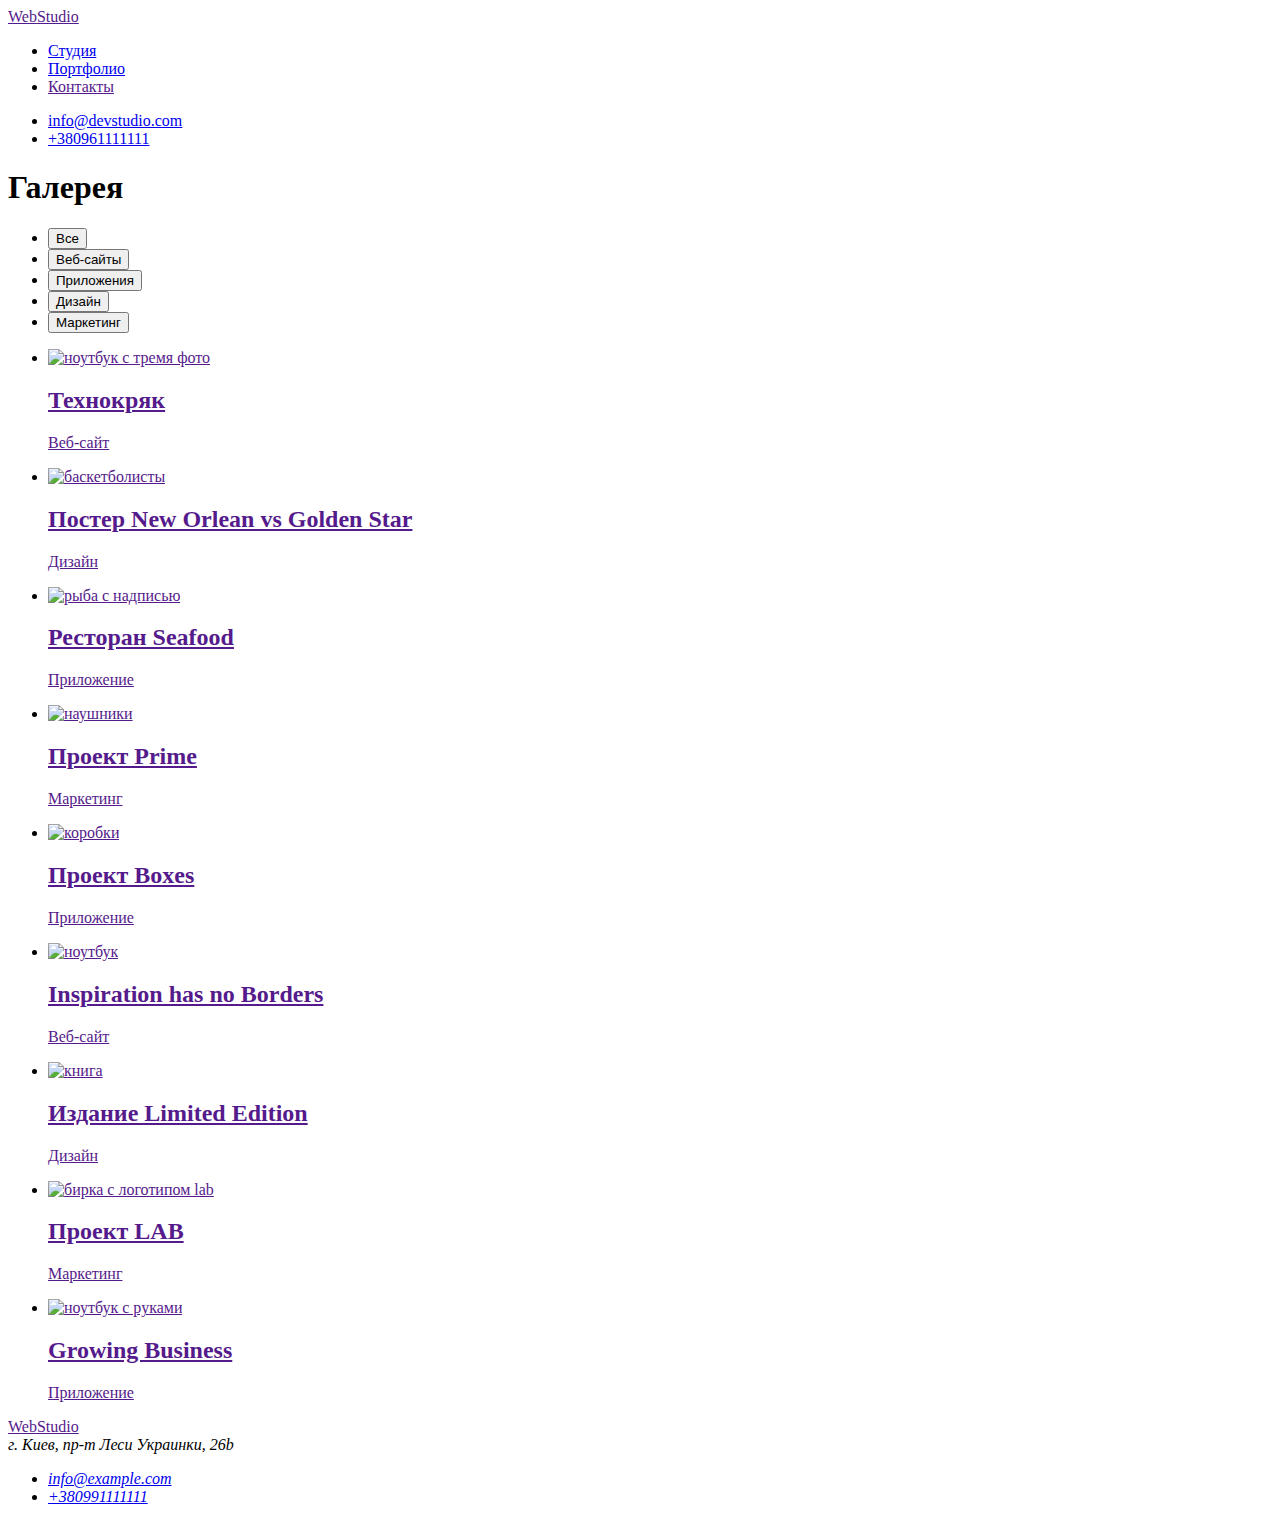
==== portfolio.html @ 046a62b3 "Add files via upload" ====
<!DOCTYPE html>
<html lang="en">
<head>   
<title>HM2</title>
<link rel="stylesheet" href="./CSS/styles.css">
<link rel="preconnect" href="https://fonts.googleapis.com">
<link rel="preconnect" href="https://fonts.gstatic.com" crossorigin>
<link href="https://fonts.googleapis.com/css2?family=Raleway:wght@700&family=Roboto:wght@400;500;700;900&display=swap"
    rel="stylesheet">
</head>
<body>
    
<header class="header">
    <a class="logo" href=""><span class="logo-web">Web</span>Studio</a>
    <nav class="navigation">
        <ul class="navigation-list list">
            <li class="navigation-item"><a class=" header-link" href="./index.html">Студия</a></li>
            <li class="navigation-item"><a class="current header-link" href="./portfolio.html">Портфолио</a></li>
            <li class="navigation-item"><a class="header-link" href="">Контакты</a></li>
        </ul>
    </nav>
    <ul class="adress-list list">
        <li class="adress-mail"><a class="adress-link" href="mailto:info@devstudio.com">info@devstudio.com</a></li>
        <li class="adress-tel"><a class="adress-link" href="tel:+380961111111">+380961111111</a></li>
    </ul>
</header>
<main>
    
<section class="portfolio">
    <h1 class="visually-hidden">Галерея</h1>
    <ul class="navigation-btn-list list">
        <li class="navigation-btn-item"><button type="button" class="button">Все</button></li>
        <li class="navigation-btn-item"><button type="button"class="button" >Веб-сайты</button></li>
        <li class="navigation-btn-item"><button type="button"class="button" >Приложения</button></li>
        <li class="navigation-btn-item"><button type="button"class="button" >Дизайн</button></li>
        <li class="navigation-btn-item"><button type="button"class="button" >Маркетинг</button></li>
    </ul>
    
    <ul class="portfolio-list list">
            <li class="portfolio-item"> <a class="portfolio-link" href="">
            <img src="./images/tehnokrjac.jpg" alt="ноутбук с тремя фото" width="370">
        <h2 class="portfolio-title">Технокряк</h2>
        <p class="portfolio-text">Веб-сайт</p>
        </a>
            </li>
            <li class="portfolio-item"> <a class="portfolio-link" href="">
            <img src="./images/poster.jpg" alt="баскетболисты" width="370">
        <h2 class="portfolio-title">Постер New Orlean vs Golden Star</h2>
        <p class="portfolio-text">Дизайн</p>
        </a>
            </li>
             <li class="portfolio-item"> <a class="portfolio-link" href="">
            <img src="./images/restorant.jpg" alt="рыба с надписью" width="370">
        <h2 class="portfolio-title">Ресторан Seafood</h2>
        <p class="portfolio-text">Приложение</p>
        </a>
            </li>
            <li class="portfolio-item"> <a class="portfolio-link" href="">
            <img src="./images/prime.jpg" alt="наушники" width="370">
        <h2 class="portfolio-title">Проект Prime</h2>
        <p class="portfolio-text">Маркетинг</p>
        </a>
            </li>
            <li class="portfolio-item"> <a class="portfolio-link" href="">
            <img src="./images/boxes.jpg" alt="коробки" width="370">
        <h2 class="portfolio-title">Проект Boxes</h2>
        <p class="portfolio-text">Приложение</p>
        </a>
            </li>
            <li class="portfolio-item"> <a class="portfolio-link" href="">
            <img src="./images/inspiration.jpg" alt="ноутбук" width="370">
        <h2 class="portfolio-title">Inspiration has no Borders</h2>
        <p class="portfolio-text">Веб-сайт</p>
        </a>
            </li>
            <li class="portfolio-item"> <a class="portfolio-link" href="">
            <img src="./images/limitededition.jpg" alt="книга" width="370">
        <h2 class="portfolio-title">Издание Limited Edition</h2>
        <p class="portfolio-text">Дизайн</p>
        </a>
            </li>
            <li class="portfolio-item"> <a class="portfolio-link" href="">
            <img src="./images/lab.jpg" alt="бирка с логотипом lab" width="370">
        <h2 class="portfolio-title">Проект LAB</h2>
        <p class="portfolio-text">Маркетинг</p>
        </a>
            </li>
            <li class="portfolio-item"> <a class="portfolio-link" href="">
            <img src="./images/business.jpg" alt="ноутбук с руками" width="370">
        <h2 class="portfolio-title">Growing Business</h2>
        <p class="portfolio-text">Приложение</p>
        </a>
            </li>
    </ul>
</section>
</main>


<footer class="footer">
    <a class="footer-link-studio" href=""><span class="footer-link-web" >Web</span>Studio</a>
    <address class="footer-adress">г. Киев, пр-т Леси Украинки, 26b</address>
    <address class="footer-adress">
        <ul class="footer-list list">
            <li class="footer-item"><a class="footer-link-mail" href="mailto:info@example.com">info@example.com</a></li>
            <li class="footer-item"><a class="footer-link-tel" href="tel:+380991111111">+380991111111</a></li>
        </ul>
    </address>
</footer>
</body>
</html>
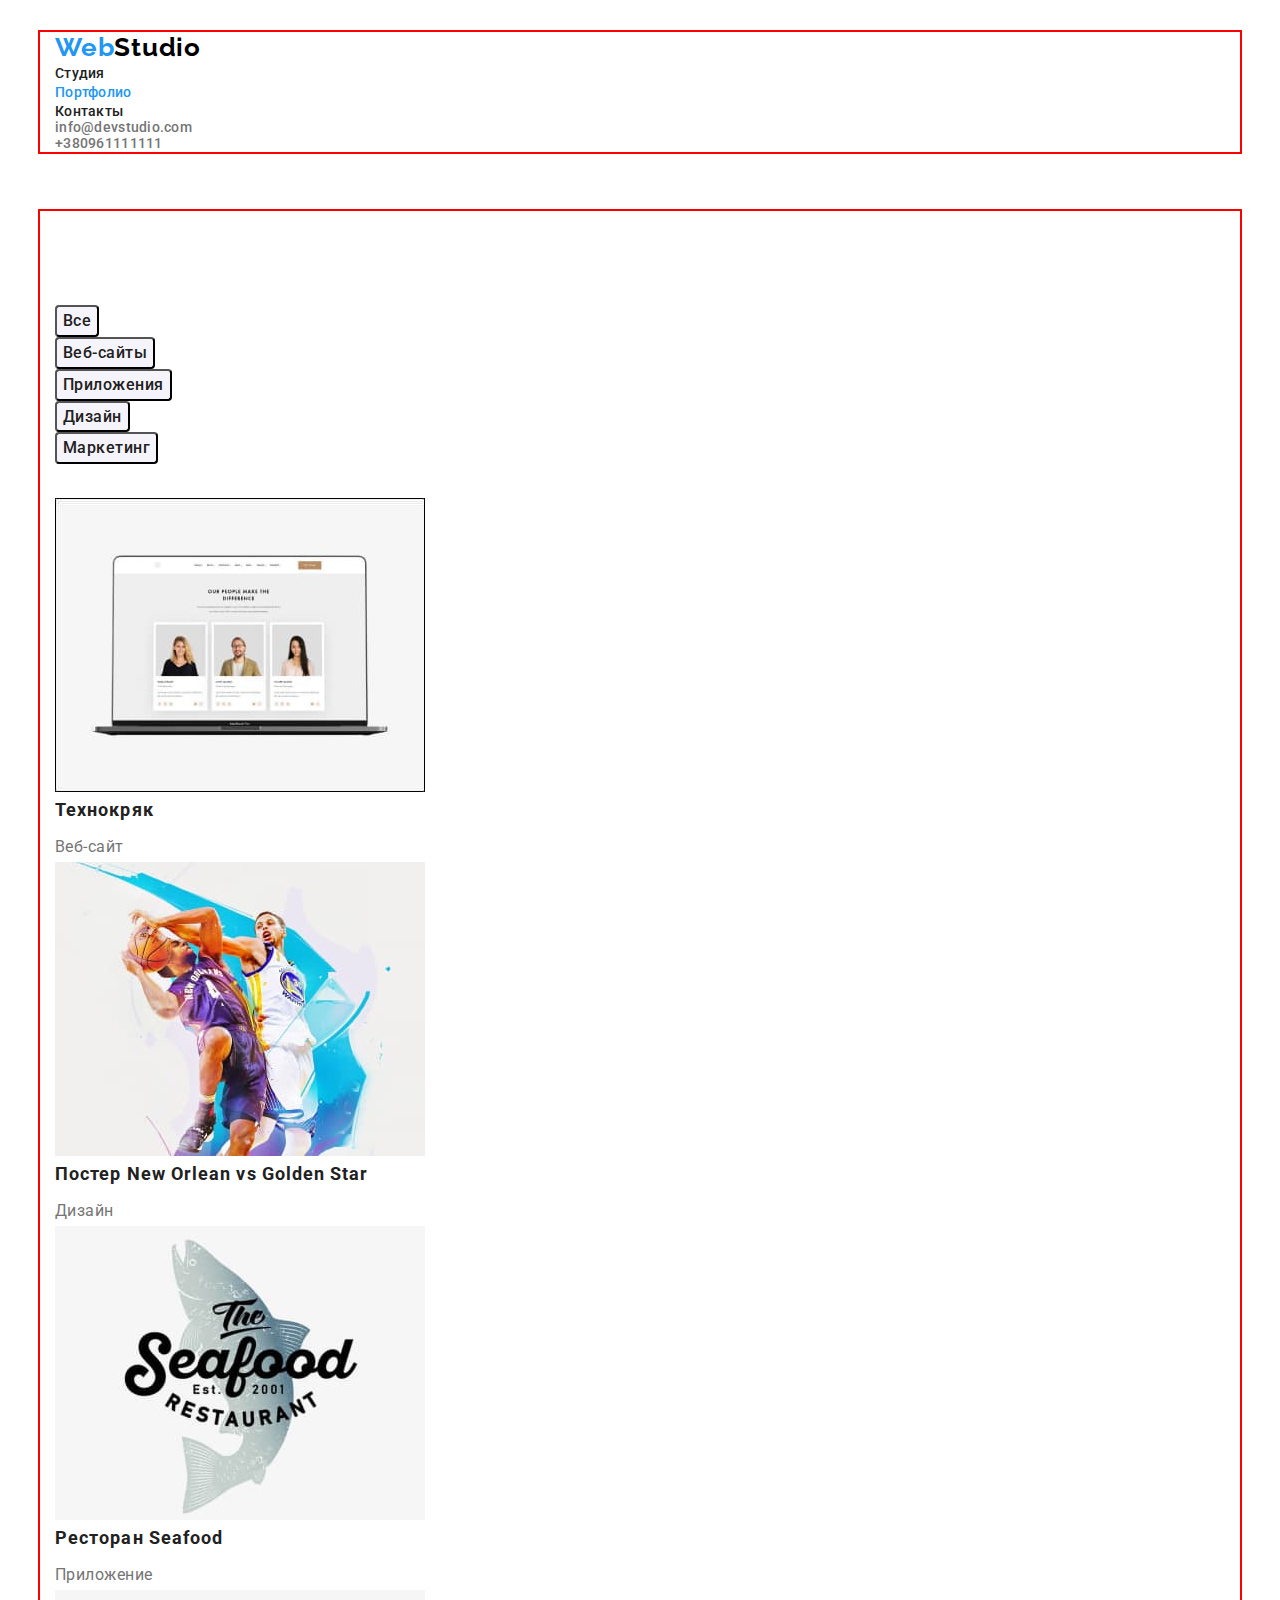
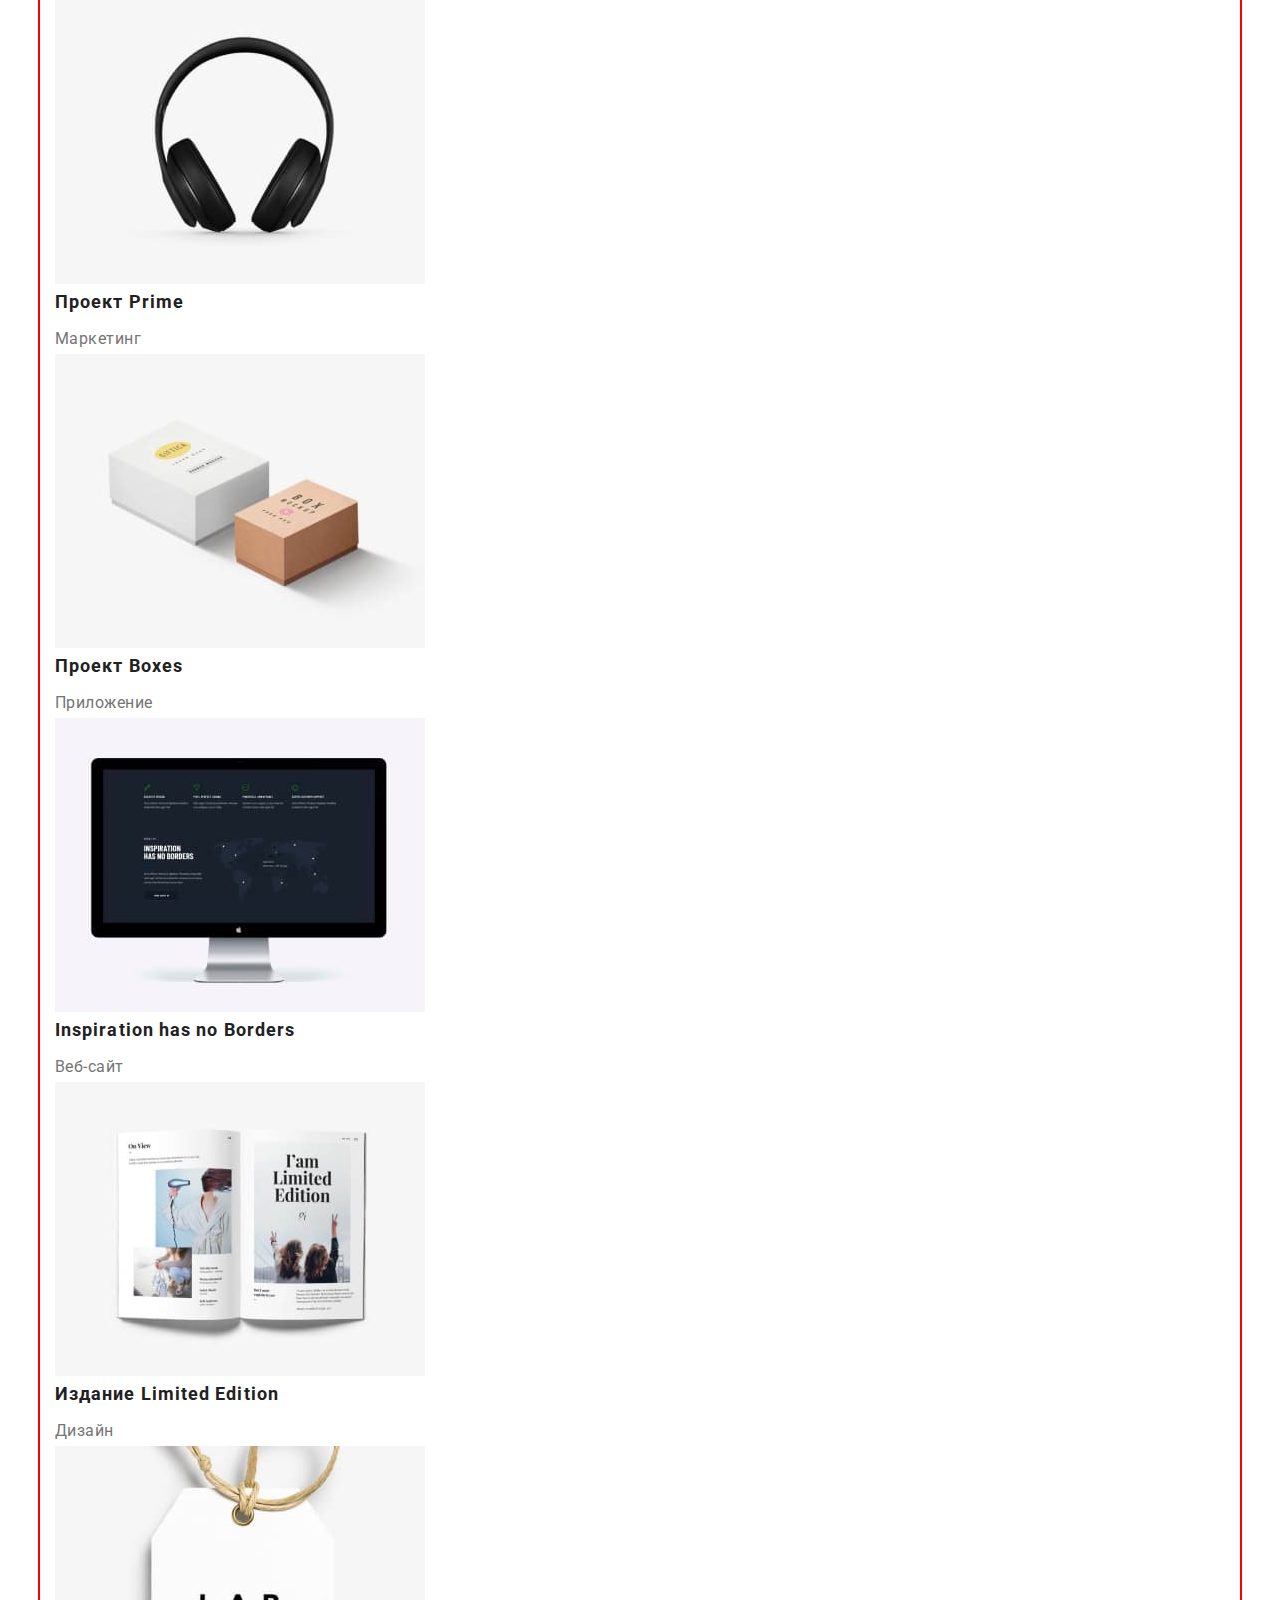
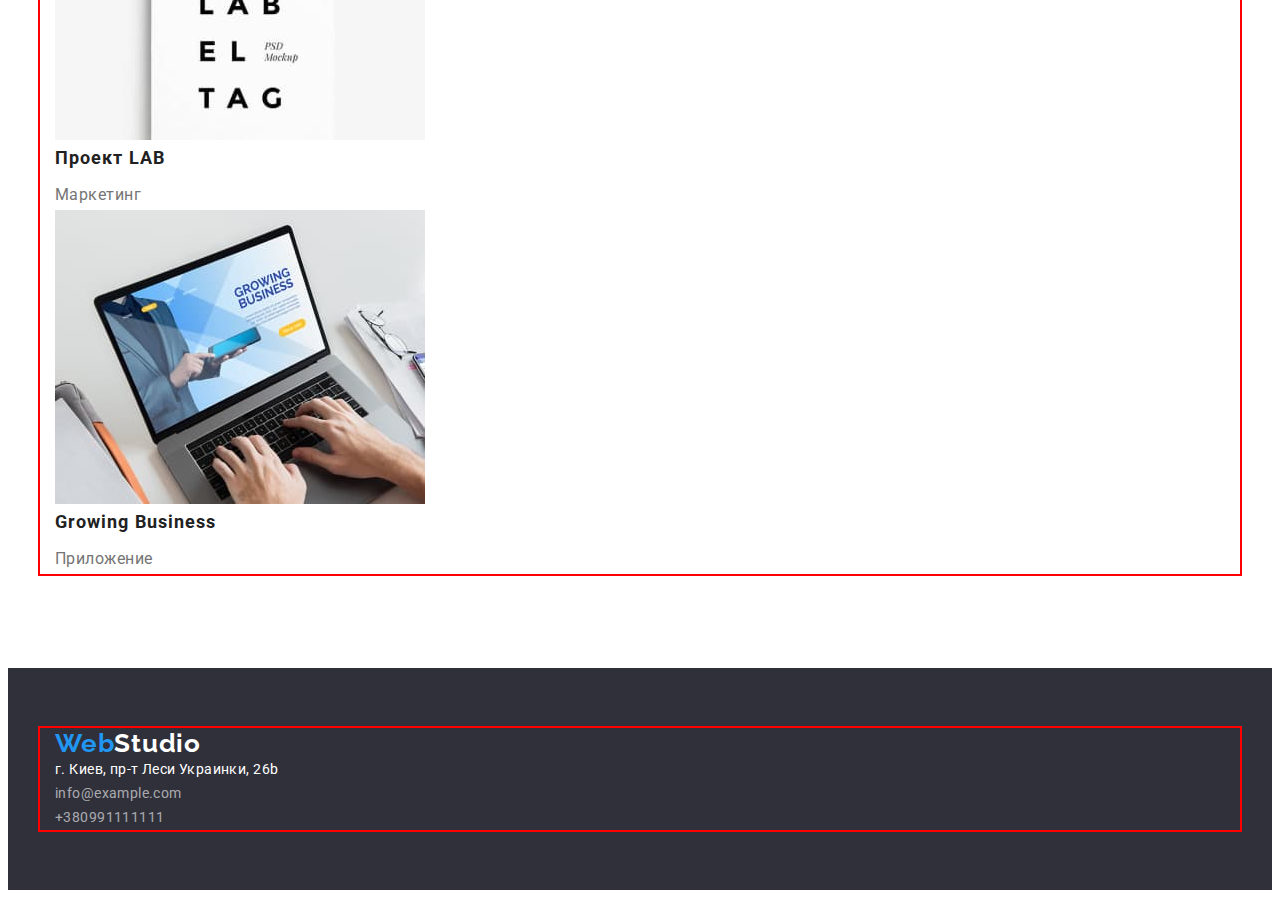
==== commit b920b647: "ДЗ№3 проставил на двух страницах верт. Падинги и внутр марджины" ====
--- a/portfolio.html
+++ b/portfolio.html
@@ -2,15 +2,21 @@
 <html lang="en">
 <head>   
 <title>HM2</title>
-<link rel="stylesheet" href="./CSS/styles.css">
+
 <link rel="preconnect" href="https://fonts.googleapis.com">
 <link rel="preconnect" href="https://fonts.gstatic.com" crossorigin>
 <link href="https://fonts.googleapis.com/css2?family=Raleway:wght@700&family=Roboto:wght@400;500;700;900&display=swap"
     rel="stylesheet">
+    <link rel="stylesheet" href="https://cdnjs.cloudflare.com/ajax/libs/modern-normalize/1.1.0/modern-normalize.min.css"
+        integrity="sha512-wpPYUAdjBVSE4KJnH1VR1HeZfpl1ub8YT/NKx4PuQ5NmX2tKuGu6U/JRp5y+Y8XG2tV+wKQpNHVUX03MfMFn9Q=="
+        crossorigin="anonymous" referrerpolicy="no-referrer" />
+    <link rel="stylesheet" href="./CSS/reset.css">
+    <link rel="stylesheet" href="./CSS/styles.css">
 </head>
 <body>
     
 <header class="header">
+    <div class="container">
     <a class="logo" href=""><span class="logo-web">Web</span>Studio</a>
     <nav class="navigation">
         <ul class="navigation-list list">
@@ -23,10 +29,12 @@
         <li class="adress-mail"><a class="adress-link" href="mailto:info@devstudio.com">info@devstudio.com</a></li>
         <li class="adress-tel"><a class="adress-link" href="tel:+380961111111">+380961111111</a></li>
     </ul>
+    </div>
 </header>
 <main>
     
 <section class="portfolio">
+    <div class="container">
     <h1 class="visually-hidden">Галерея</h1>
     <ul class="navigation-btn-list list">
         <li class="navigation-btn-item"><button type="button" class="button">Все</button></li>
@@ -92,12 +100,14 @@
         </a>
             </li>
     </ul>
+    </div>
 </section>
 </main>
 
 
 <footer class="footer">
-    <a class="footer-link-studio" href=""><span class="footer-link-web" >Web</span>Studio</a>
+    <div class="container">
+    <a class="footer-logo" href=""><span class="footer-link-web" >Web</span>Studio</a>
     <address class="footer-adress">г. Киев, пр-т Леси Украинки, 26b</address>
     <address class="footer-adress">
         <ul class="footer-list list">
@@ -105,6 +115,7 @@
             <li class="footer-item"><a class="footer-link-tel" href="tel:+380991111111">+380991111111</a></li>
         </ul>
     </address>
+    </div>
 </footer>
 </body>
 </html>--- a/CSS/styles.css
+++ b/CSS/styles.css
@@ -0,0 +1,286 @@
+:root {
+  --header-text-color: #212121;
+  --first-title-color: #212121;
+  --first-btn-color: #212121;
+  --link-color: #2196f3;
+  --adress-lnk-color: #757575;
+}
+.container {
+  width: 1200px;
+  padding-left: 15px;
+  padding-right: 15px;
+  margin: 0 auto;
+  outline: 2px solid red;
+}
+body {
+  font-family: roboto, sans-serif;
+  color: var(--first-title-color);
+}
+.list {
+  list-style: none;
+}
+a {
+  text-decoration: none;
+}
+
+.visually-hidden {
+  position: absolute;
+  white-space: nowrap;
+  width: 1px;
+  height: 1px;
+  overflow: hidden;
+  border: 0;
+  padding: 0;
+  clip: rect(0 0 0 0);
+  clip-path: inset(50%);
+  margin: -1px;
+} /*-----------------HEADER-----------------*/
+.header {
+  padding-top: 24px;
+  padding-bottom: 25px;
+}
+.logo {
+  font-family: Raleway;
+  font-style: normal;
+  font-weight: bold;
+  font-size: 26px;
+  line-height: 1.19;
+  letter-spacing: 0.03em;
+  color: #000000;
+}
+
+.logo-web {
+  color: var(--link-color);
+}
+.header-link {
+  font-weight: 500;
+  font-size: 14px;
+  line-height: 1.14;
+  letter-spacing: 0.02em;
+  color: var(--first-btn-color);
+}
+.header-link:hover,
+.header-link:focus {
+  color: var(--link-color);
+}
+.current {
+  color: var(--link-color);
+}
+/*---------------NAVIGATION------------------*/
+.navigation-link:hover,
+.navigation-link:focus {
+  color: var(--link-color);
+}
+
+button:hover,
+button:focus {
+  color: #188ce8;
+}
+/*-----------------ADRESS----------------*/
+.adress-link {
+  color: var(--adress-lnk-color);
+}
+.adress-link:hover,
+.adress-link:focus {
+  color: var(--link-color);
+}
+.adress-list {
+  font-weight: 500;
+  font-size: 14px;
+  line-height: 1.14;
+  letter-spacing: 0.02em;
+  color: var(--adress-lnk-color);
+}
+.adress-tel {
+  font-weight: 500;
+  font-size: 14px;
+  line-height: 1.14;
+  letter-spacing: 0.02em;
+  color: var(--adress-lnk-color);
+}
+/*--------------------HERO--------------------*/
+.hero {
+  background-color: #2f303a;
+  padding-top: 200px;
+  padding-bottom: 280px;
+}
+.hero-title {
+  font-weight: 900;
+  font-size: 44px;
+  line-height: 1.36;
+  text-align: center;
+  letter-spacing: 0.06em;
+  text-transform: uppercase;
+  color: #ffffff;
+  margin-bottom: 30px;
+}
+.button-studio {
+  font-family: inherit;
+}
+.hero-btn {
+  background-color: #2196f3;
+  font-style: normal;
+  font-weight: bold;
+  font-size: 16px;
+  line-height: 1.87;
+  display: flex;
+  align-items: center;
+  text-align: center;
+  letter-spacing: 0.06em;
+  color: #ffffff;
+}
+.button-studio:hover,
+.button-studio:focus {
+  color: #ffffff;
+}
+
+/*------------------SKILS----------------*/
+.skills-title {
+  font-size: 14px;
+  line-height: 1.14;
+  letter-spacing: 0.03em;
+  text-transform: uppercase;
+  color: var(--header-text-color);
+  margin-bottom: 10px;
+}
+.skills-text {
+  font-size: 14px;
+  line-height: 1.71;
+  letter-spacing: 0.03em;
+  color: var(--adress-lnk-color);
+}
+.skills {
+  padding-top: 94px;
+  padding-bottom: 94px;
+}
+/*------------GALERY-------------------*/
+.gallery-title {
+  font-size: 36px;
+  line-height: 1.16;
+  text-align: center;
+  letter-spacing: 0.03em;
+  color: var(--header-text-color);
+  margin-bottom: 50px;
+}
+.gallery {
+  padding-top: 94px;
+  padding-bottom: 94px;
+}
+/*---------------------TEAM------------------*/
+.team {
+  padding-top: 94px;
+  padding-bottom: 94px;
+}
+.team-title {
+  font-size: 36px;
+  line-height: 1.16;
+  text-align: center;
+  letter-spacing: 0.03em;
+  color: var(--header-text-color);
+  margin-bottom: 50px;
+}
+.team-title-img {
+  font-weight: 500;
+  font-size: 16px;
+  line-height: 1.18;
+  text-align: center;
+  letter-spacing: 0.03em;
+  color: var(--header-text-color);
+  margin-bottom: 10px;
+}
+.team-text {
+  font-size: 16px;
+  line-height: 1.18;
+  text-align: center;
+  letter-spacing: 0.03em;
+  color: var(--adress-lnk-color);
+}
+/*---------------FOOTER------------*/
+.footer {
+  background-color: #2f303a;
+  padding-top: 60px;
+  padding-bottom: 60px;
+}
+.footer-logo {
+  font-family: Raleway;
+  font-style: normal;
+  font-weight: bold;
+  font-size: 26px;
+  line-height: 1.19;
+  letter-spacing: 0.03em;
+  color: #ffffff;
+  margin-bottom: 20px;
+}
+.footer-web {
+  font-size: 26px;
+  line-height: 1.19;
+  letter-spacing: 0.03em;
+  color: #2196f3;
+}
+.footer-link:hover,
+.footer-link:focus {
+  color: var(--link-color);
+}
+.footer-link-mail {
+  font-size: 14px;
+  line-height: 1.71;
+  letter-spacing: 0.03em;
+  color: rgba(255, 255, 255, 0.6);
+}
+.footer-link-tel {
+  font-size: 14px;
+  line-height: 1.71;
+  letter-spacing: 0.03em;
+  color: rgba(255, 255, 255, 0.6);
+}
+/*-------------PORTFOLIO--------*/
+.portfolio {
+  padding-top: 34px;
+  padding-bottom: 94px;
+}
+
+.navigation-btn-item {
+  cursor: pointer;
+}
+
+.portfolio-title {
+  font-size: 18px;
+  line-height: 2;
+  letter-spacing: 0.06em;
+  color: var(--first-title-color);
+  margin-bottom: 4px;
+}
+.portfolio-text {
+  font-size: 16px;
+  line-height: 1.87;
+  letter-spacing: 0.03em;
+  color: #757575;
+}
+.button {
+  font-family: inherit;
+  font-style: normal;
+  font-weight: 500;
+  font-size: 16px;
+  line-height: 1.62;
+  text-align: center;
+  letter-spacing: 0.03em;
+  color: #212121;
+  background: #f5f4fa;
+  border-radius: 4px;
+}
+.navigation-btn-list {
+  padding-top: 94px;
+  padding-bottom: 34px;
+}
+/*----------------FOOTER---------*/
+.footer-link-web {
+  color: #2196f3;
+}
+
+.footer-adress {
+  font-size: 14px;
+  line-height: 1.71;
+  letter-spacing: 0.03em;
+  color: #ffffff;
+  font-style: normal;
+}
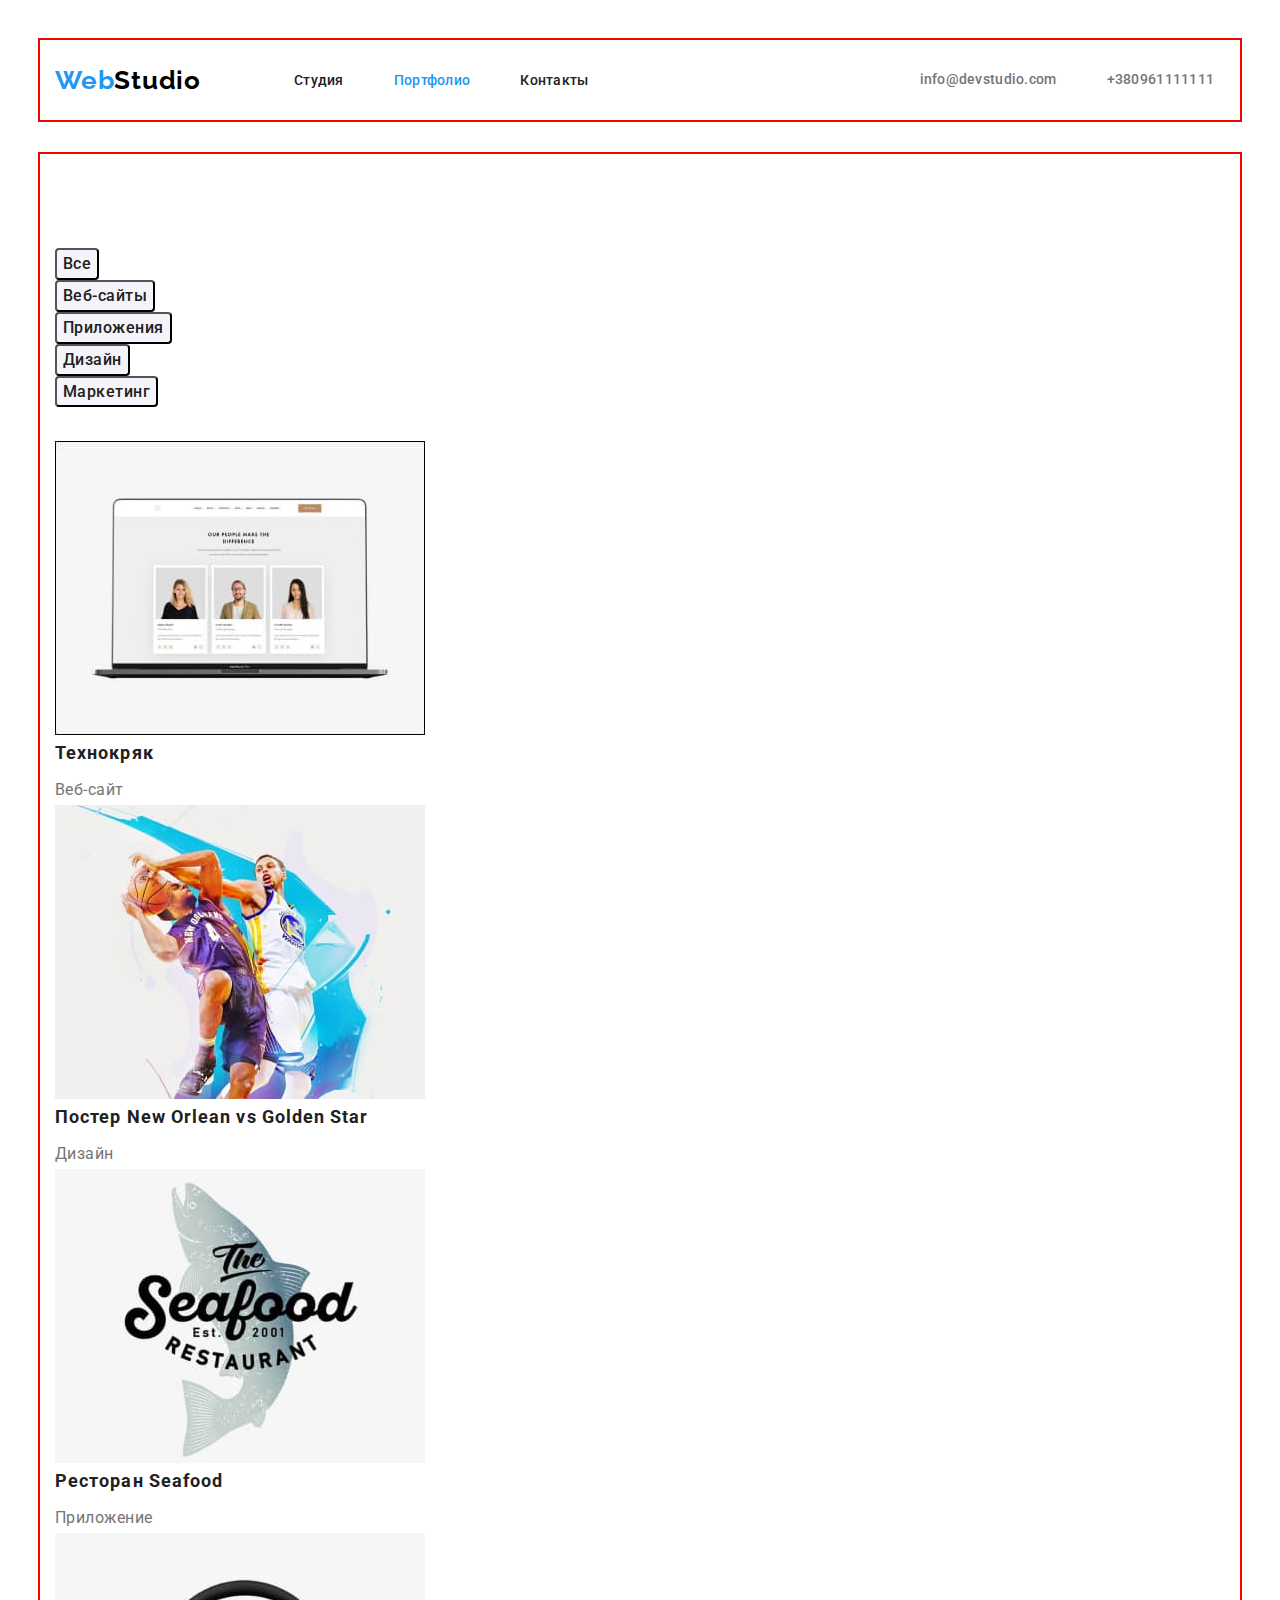
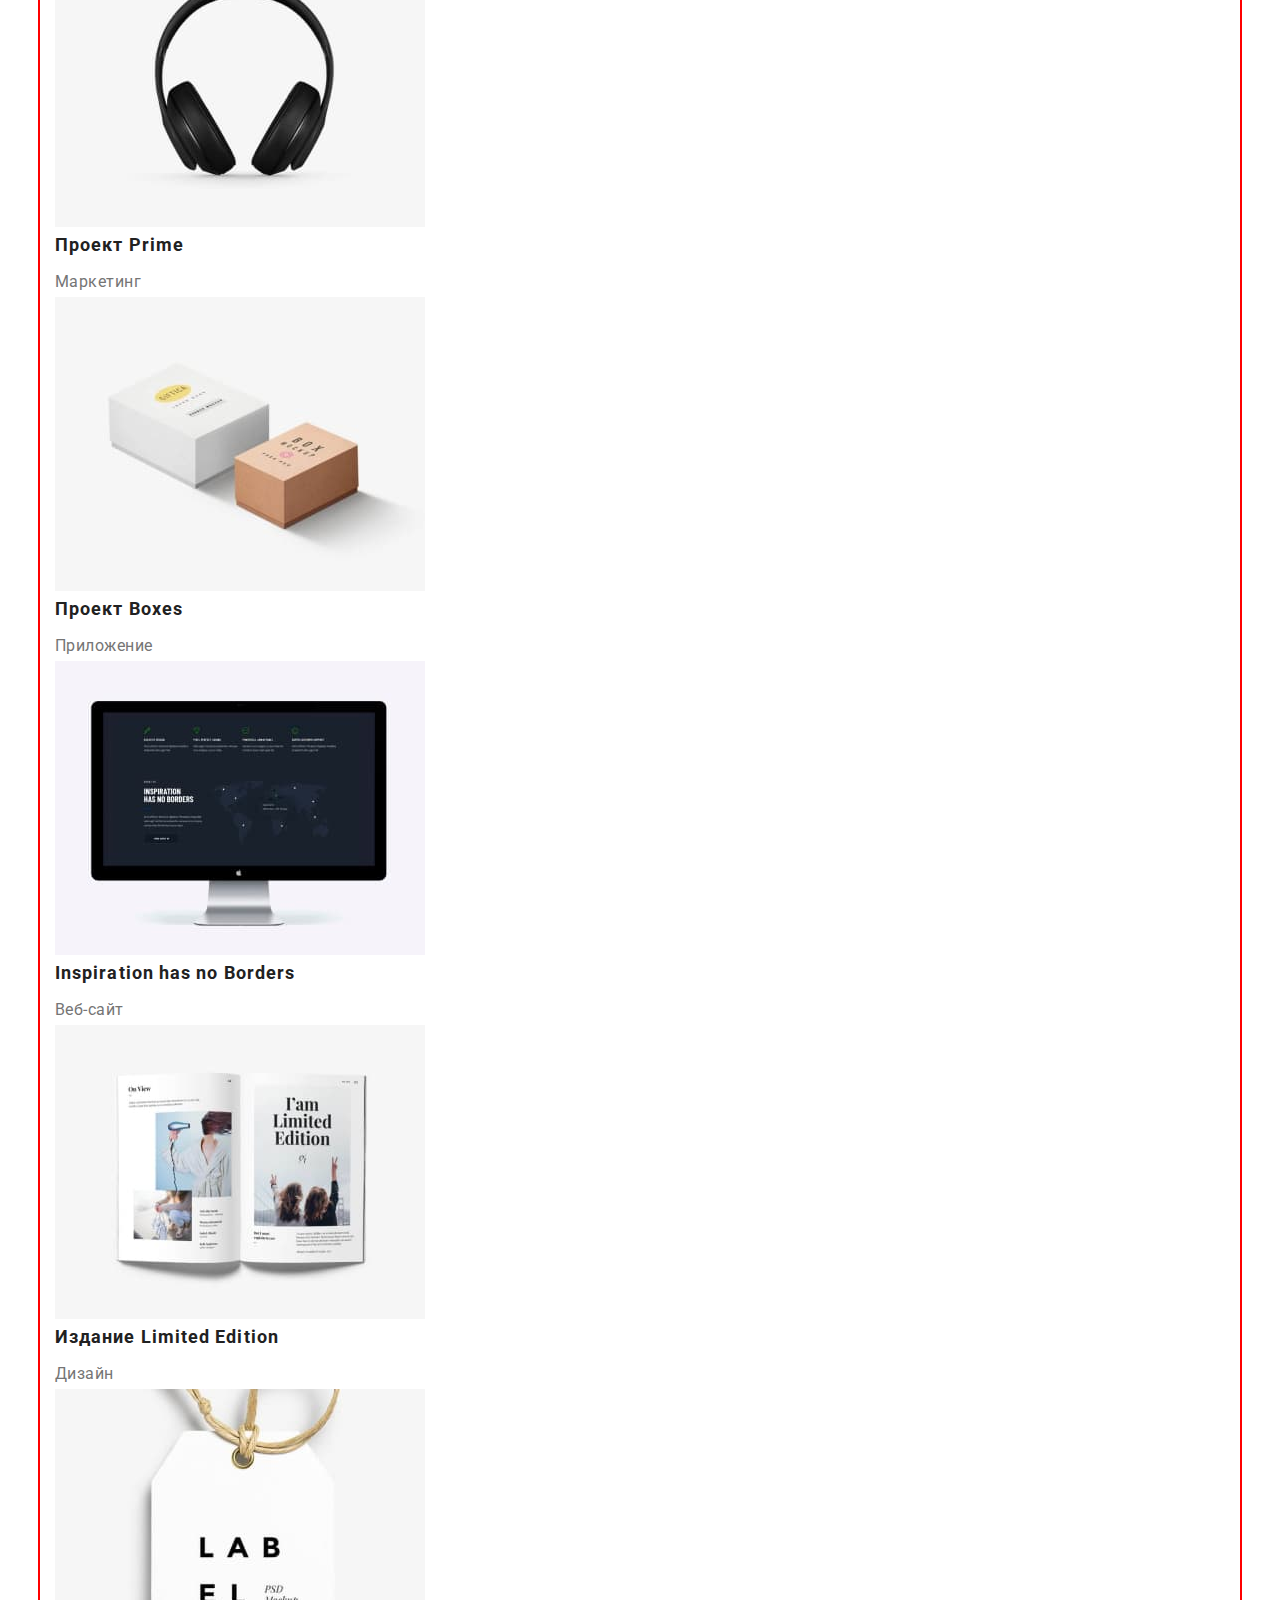
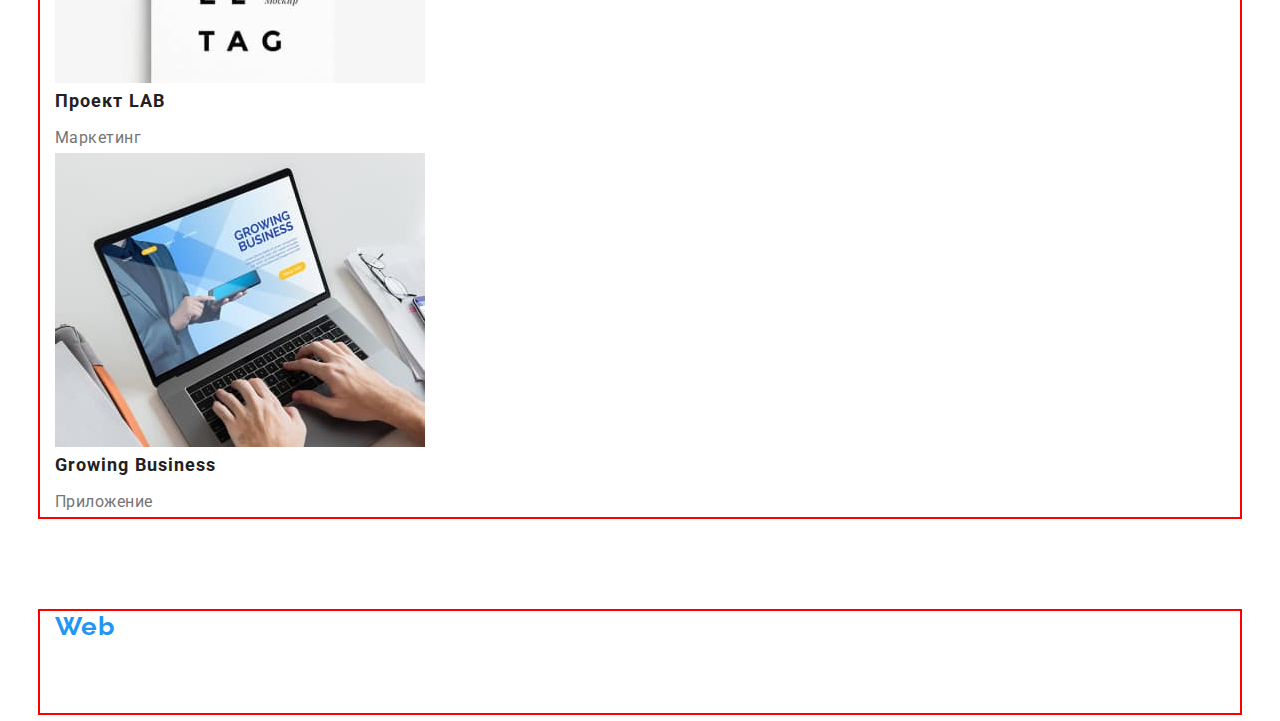
==== commit fc7c4705: "размещение всех элементов нс Студии" ====
--- a/portfolio.html
+++ b/portfolio.html
@@ -1,7 +1,7 @@
 <!DOCTYPE html>
 <html lang="en">
 <head>   
-<title>HM2</title>
+<title>HOMEWORK</title>
 
 <link rel="preconnect" href="https://fonts.googleapis.com">
 <link rel="preconnect" href="https://fonts.gstatic.com" crossorigin>
@@ -16,19 +16,19 @@
 <body>
     
 <header class="header">
-    <div class="container">
-    <a class="logo" href=""><span class="logo-web">Web</span>Studio</a>
-    <nav class="navigation">
-        <ul class="navigation-list list">
-            <li class="navigation-item"><a class=" header-link" href="./index.html">Студия</a></li>
-            <li class="navigation-item"><a class="current header-link" href="./portfolio.html">Портфолио</a></li>
-            <li class="navigation-item"><a class="header-link" href="">Контакты</a></li>
+    <div class="container header-container">
+        <nav class="navigation">
+            <a class="logo" href=""><span class="logo-web">Web</span>Studio</a>
+            <ul class="navigation-list list">
+                <li class="navigation-item"><a class=" header-link" href="./index.html">Студия</a></li>
+                <li class="navigation-item"><a class="current header-link" href="./portfolio.html">Портфолио</a></li>
+                <li class="navigation-item"><a class="header-link" href="">Контакты</a></li>
+            </ul>
+        </nav>
+        <ul class="adress-list list">
+            <li class="adress-mail"><a class="adress-link" href="mailto:info@devstudio.com">info@devstudio.com</a></li>
+            <li class="adress-tel"><a class="adress-link" href="tel:+380961111111">+380961111111</a></li>
         </ul>
-    </nav>
-    <ul class="adress-list list">
-        <li class="adress-mail"><a class="adress-link" href="mailto:info@devstudio.com">info@devstudio.com</a></li>
-        <li class="adress-tel"><a class="adress-link" href="tel:+380961111111">+380961111111</a></li>
-    </ul>
     </div>
 </header>
 <main>
--- a/CSS/styles.css
+++ b/CSS/styles.css
@@ -36,9 +36,13 @@
   margin: -1px;
 } /*-----------------HEADER-----------------*/
 .header {
-  padding-top: 24px;
-  padding-bottom: 25px;
-}
+  padding-top: 32px;
+  border: 2px;
+}
+.header-container {
+  display: flex;
+}
+
 .logo {
   font-family: Raleway;
   font-style: normal;
@@ -47,6 +51,7 @@
   line-height: 1.19;
   letter-spacing: 0.03em;
   color: #000000;
+  margin-right: 93px;
 }
 
 .logo-web {
@@ -71,12 +76,29 @@
 .navigation-link:focus {
   color: var(--link-color);
 }
+.navigation-list {
+  display: flex;
+}
+.navigation-item + .navigation-item {
+  margin-left: 50px;
+}
+.navigation {
+  display: flex;
+  align-items: center;
+}
+.adress-list {
+  padding-top: 32px;
+  padding-bottom: 32px;
+  margin-left: auto;
+  align-items: center;
+}
 
 button:hover,
 button:focus {
   color: #188ce8;
 }
 /*-----------------ADRESS----------------*/
+
 .adress-link {
   color: var(--adress-lnk-color);
 }
@@ -91,19 +113,37 @@
   letter-spacing: 0.02em;
   color: var(--adress-lnk-color);
 }
+.adress-list {
+  display: flex;
+}
 .adress-tel {
   font-weight: 500;
   font-size: 14px;
   line-height: 1.14;
   letter-spacing: 0.02em;
   color: var(--adress-lnk-color);
-}
+  margin-left: 50px;
+  padding-right: 215px;
+}
+
+.adress-mail {
+  margin-left: 331px;
+}
+
 /*--------------------HERO--------------------*/
-.hero {
+
+.hero-btn {
+  display: flex;
+  justify-content: center;
+  align-items: center;
+}
+.hero-container {
+  padding-top: 200px;
+  padding-bottom: 200px;
+  display: flex;
   background-color: #2f303a;
-  padding-top: 200px;
-  padding-bottom: 280px;
-}
+}
+
 .hero-title {
   font-weight: 900;
   font-size: 44px;
@@ -112,22 +152,30 @@
   letter-spacing: 0.06em;
   text-transform: uppercase;
   color: #ffffff;
-  margin-bottom: 30px;
+  width: 696px;
+  margin-left: auto;
+  margin-right: auto;
+  display: flex;
+  justify-content: flex-end;
 }
 .button-studio {
   font-family: inherit;
 }
 .hero-btn {
-  background-color: #2196f3;
+  font-family: Roboto;
   font-style: normal;
   font-weight: bold;
   font-size: 16px;
   line-height: 1.87;
-  display: flex;
-  align-items: center;
-  text-align: center;
   letter-spacing: 0.06em;
   color: #ffffff;
+  background: #2196f3;
+  position: absolute;
+  width: 200px;
+  height: 50px;
+  left: 700px;
+  top: 430px;
+  margin-top: 60px;
 }
 .button-studio:hover,
 .button-studio:focus {
@@ -135,6 +183,7 @@
 }
 
 /*------------------SKILS----------------*/
+
 .skills-title {
   font-size: 14px;
   line-height: 1.14;
@@ -143,6 +192,10 @@
   color: var(--header-text-color);
   margin-bottom: 10px;
 }
+.skills-item + .skills-item {
+  margin-left: 30px;
+}
+
 .skills-text {
   font-size: 14px;
   line-height: 1.71;
@@ -152,6 +205,9 @@
 .skills {
   padding-top: 94px;
   padding-bottom: 94px;
+}
+.skills-list {
+  display: flex;
 }
 /*------------GALERY-------------------*/
 .gallery-title {
@@ -162,14 +218,35 @@
   color: var(--header-text-color);
   margin-bottom: 50px;
 }
-.gallery {
+.gallery-container {
   padding-top: 94px;
   padding-bottom: 94px;
-}
+
+  margin-left: auto;
+  margin-right: auto;
+}
+.gallery {
+}
+
+.gallery-list {
+  display: flex;
+  align-items: center;
+  justify-content: center;
+  justify-content: space-between;
+}
+
 /*---------------------TEAM------------------*/
-.team {
+
+.team-container {
+  background-color: #f5f4fa;
   padding-top: 94px;
   padding-bottom: 94px;
+}
+.team-list {
+  display: flex;
+  width: 1170px;
+  margin-left: auto;
+  margin-right: auto;
 }
 .team-title {
   font-size: 36px;
@@ -188,6 +265,9 @@
   color: var(--header-text-color);
   margin-bottom: 10px;
 }
+.team-item + .team-item {
+  margin-left: 30px;
+}
 .team-text {
   font-size: 16px;
   line-height: 1.18;
@@ -196,7 +276,7 @@
   color: var(--adress-lnk-color);
 }
 /*---------------FOOTER------------*/
-.footer {
+.footer-container {
   background-color: #2f303a;
   padding-top: 60px;
   padding-bottom: 60px;
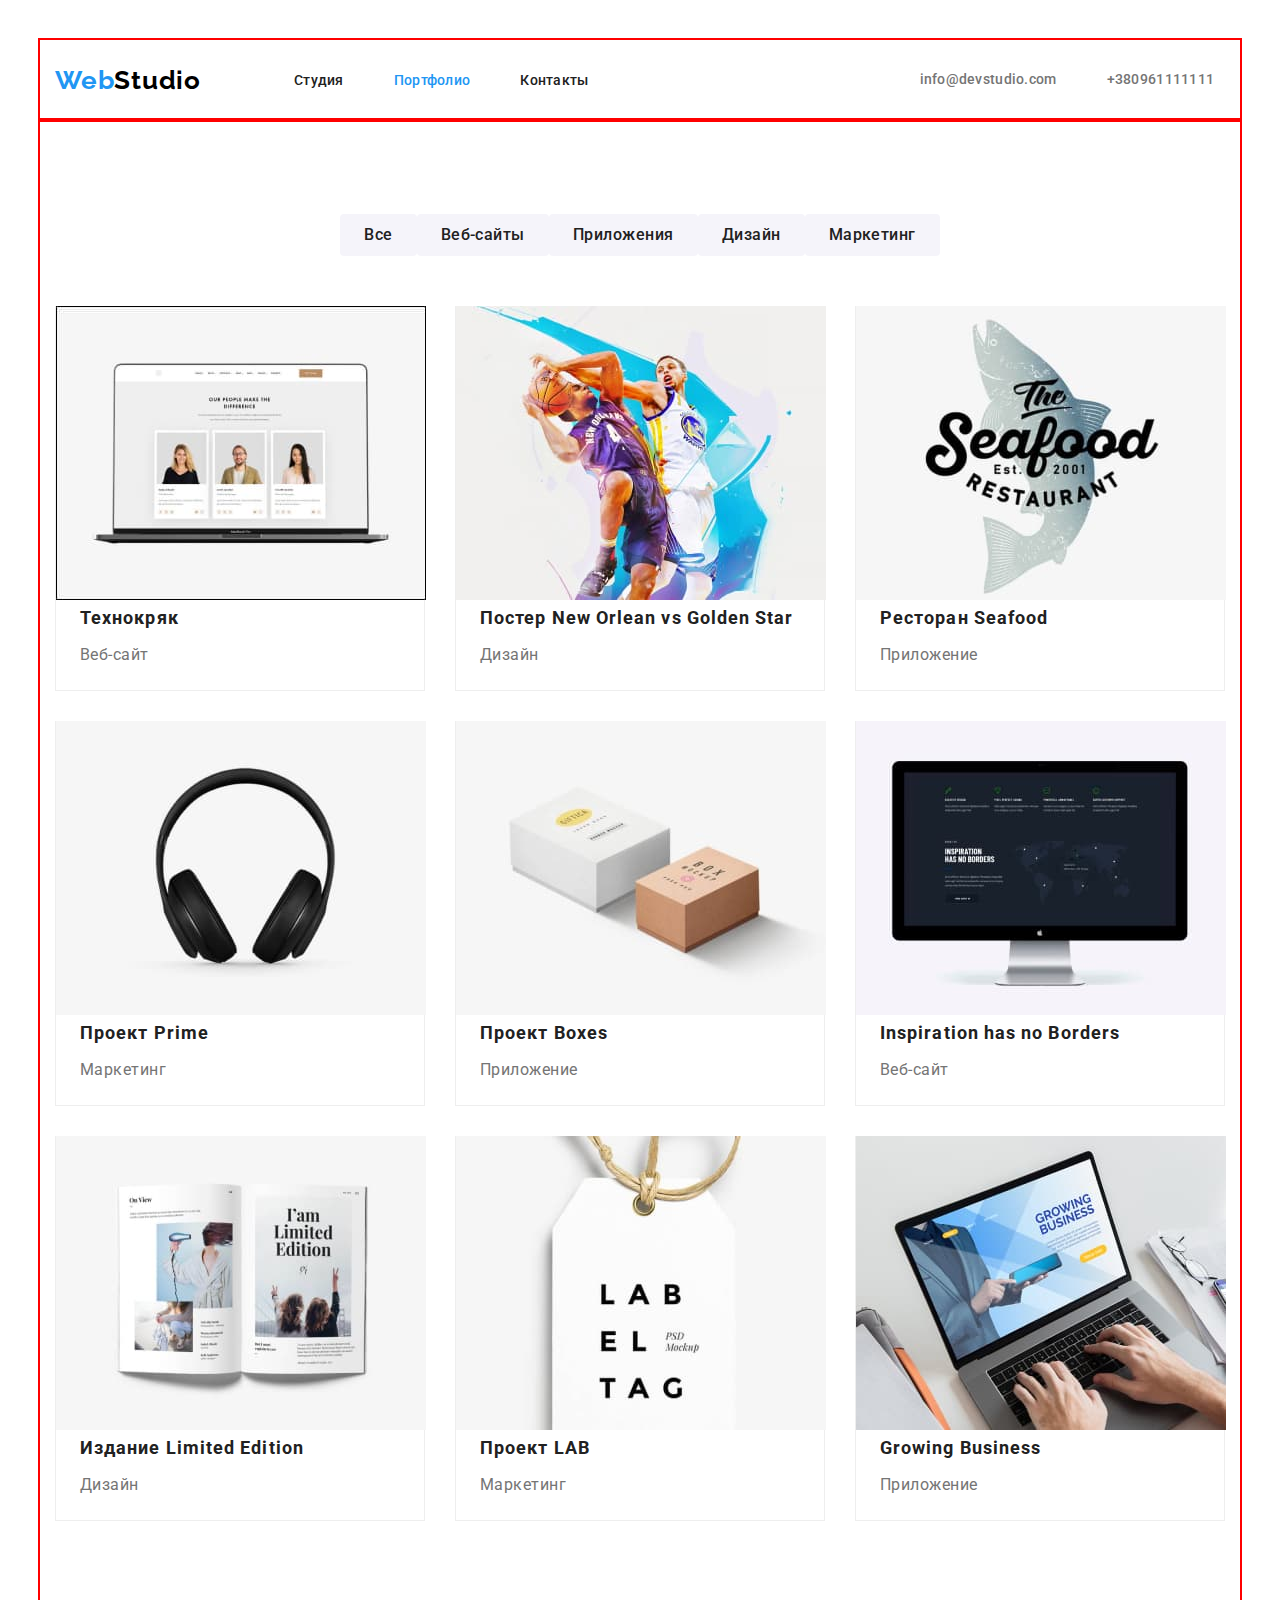
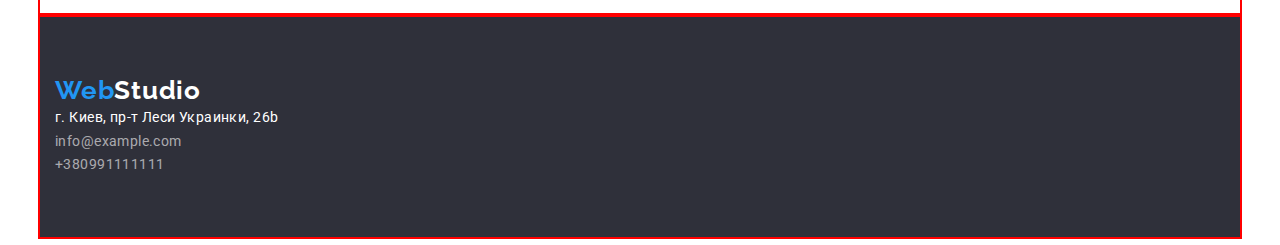
==== commit 389bdb11: "Разметил отступы на обоих страницах" ====
--- a/portfolio.html
+++ b/portfolio.html
@@ -20,7 +20,7 @@
         <nav class="navigation">
             <a class="logo" href=""><span class="logo-web">Web</span>Studio</a>
             <ul class="navigation-list list">
-                <li class="navigation-item"><a class=" header-link" href="./index.html">Студия</a></li>
+                <li class="navigation-item"><a class="header-link" href="./index.html">Студия</a></li>
                 <li class="navigation-item"><a class="current header-link" href="./portfolio.html">Портфолио</a></li>
                 <li class="navigation-item"><a class="header-link" href="">Контакты</a></li>
             </ul>
@@ -30,20 +30,20 @@
             <li class="adress-tel"><a class="adress-link" href="tel:+380961111111">+380961111111</a></li>
         </ul>
     </div>
+
 </header>
 <main>
     
-<section class="portfolio">
-    <div class="container">
+<section class="portfolio ">
+    <div class="container portfolio-container">
     <h1 class="visually-hidden">Галерея</h1>
-    <ul class="navigation-btn-list list">
+    <ul class=".portfolio-btn-list btn-list-container list">
         <li class="navigation-btn-item"><button type="button" class="button">Все</button></li>
         <li class="navigation-btn-item"><button type="button"class="button" >Веб-сайты</button></li>
         <li class="navigation-btn-item"><button type="button"class="button" >Приложения</button></li>
         <li class="navigation-btn-item"><button type="button"class="button" >Дизайн</button></li>
         <li class="navigation-btn-item"><button type="button"class="button" >Маркетинг</button></li>
     </ul>
-    
     <ul class="portfolio-list list">
             <li class="portfolio-item"> <a class="portfolio-link" href="">
             <img src="./images/tehnokrjac.jpg" alt="ноутбук с тремя фото" width="370">
@@ -106,15 +106,16 @@
 
 
 <footer class="footer">
-    <div class="container">
-    <a class="footer-logo" href=""><span class="footer-link-web" >Web</span>Studio</a>
-    <address class="footer-adress">г. Киев, пр-т Леси Украинки, 26b</address>
-    <address class="footer-adress">
-        <ul class="footer-list list">
-            <li class="footer-item"><a class="footer-link-mail" href="mailto:info@example.com">info@example.com</a></li>
-            <li class="footer-item"><a class="footer-link-tel" href="tel:+380991111111">+380991111111</a></li>
-        </ul>
-    </address>
+    <div class="container footer-container">
+        <a class="footer-logo" href=""><span class="footer-link-web">Web</span>Studio</a>
+        <address class="footer-adress">г. Киев, пр-т Леси Украинки, 26b</address>
+        <address class="footer-adress">
+            <ul class="footer-list list">
+                <li class="footer-item"><a class="footer-link-mail" href="mailto:info@example.com">info@example.com</a>
+                </li>
+                <li class="footer-item"><a class="footer-link-tel" href="tel:+380991111111">+380991111111</a></li>
+            </ul>
+        </address>
     </div>
 </footer>
 </body>
--- a/CSS/styles.css
+++ b/CSS/styles.css
@@ -132,15 +132,9 @@
 
 /*--------------------HERO--------------------*/
 
-.hero-btn {
-  display: flex;
-  justify-content: center;
-  align-items: center;
-}
 .hero-container {
   padding-top: 200px;
   padding-bottom: 200px;
-  display: flex;
   background-color: #2f303a;
 }
 
@@ -170,12 +164,16 @@
   letter-spacing: 0.06em;
   color: #ffffff;
   background: #2196f3;
-  position: absolute;
   width: 200px;
   height: 50px;
-  left: 700px;
-  top: 430px;
   margin-top: 60px;
+  display: flex;
+  justify-content: center;
+  align-items: center;
+  border-radius: 4px;
+  border-color: transparent;
+  margin-left: auto;
+  margin-right: auto;
 }
 .button-studio:hover,
 .button-studio:focus {
@@ -202,7 +200,7 @@
   letter-spacing: 0.03em;
   color: var(--adress-lnk-color);
 }
-.skills {
+.skills-container {
   padding-top: 94px;
   padding-bottom: 94px;
 }
@@ -220,12 +218,10 @@
 }
 .gallery-container {
   padding-top: 94px;
-  padding-bottom: 94px;
-
-  margin-left: auto;
-  margin-right: auto;
-}
-.gallery {
+  padding-bottom: 188px;
+
+  margin-left: auto;
+  margin-right: auto;
 }
 
 .gallery-list {
@@ -264,9 +260,18 @@
   letter-spacing: 0.03em;
   color: var(--header-text-color);
   margin-bottom: 10px;
+  padding-top: 30px;
+  margin-left: auto;
+  margin-right: auto;
 }
 .team-item + .team-item {
   margin-left: 30px;
+}
+.team-item {
+  background: #ffffff;
+  box-shadow: 0px 1px 3px rgba(0, 0, 0, 0.12), 0px 1px 1px rgba(0, 0, 0, 0.14),
+    0px 2px 1px rgba(0, 0, 0, 0.2);
+  border-radius: 0px 0px 4px 4px;
 }
 .team-text {
   font-size: 16px;
@@ -274,6 +279,9 @@
   text-align: center;
   letter-spacing: 0.03em;
   color: var(--adress-lnk-color);
+  padding-bottom: 30px;
+  margin-left: auto;
+  margin-right: auto;
 }
 /*---------------FOOTER------------*/
 .footer-container {
@@ -314,13 +322,29 @@
   color: rgba(255, 255, 255, 0.6);
 }
 /*-------------PORTFOLIO--------*/
-.portfolio {
-  padding-top: 34px;
+
+.portfolio-container {
+  padding-top: 94px;
   padding-bottom: 94px;
 }
 
 .navigation-btn-item {
   cursor: pointer;
+  align-items: center;
+}
+
+.btn-list-container {
+  display: flex;
+  justify-content: center;
+  margin-bottom: 50px;
+  list-style-type: none;
+}
+
+.portfolio-list {
+  display: flex;
+  flex-wrap: wrap;
+  margin-left: -30px;
+  margin-bottom: -30px;
 }
 
 .portfolio-title {
@@ -329,29 +353,43 @@
   letter-spacing: 0.06em;
   color: var(--first-title-color);
   margin-bottom: 4px;
-}
+  padding-left: 24px;
+  padding-right: 24px;
+}
+
 .portfolio-text {
   font-size: 16px;
   line-height: 1.87;
   letter-spacing: 0.03em;
   color: #757575;
-}
+  padding-bottom: 20px;
+  padding-left: 24px;
+  padding-right: 24px;
+}
+.portfolio-item {
+  width: calc(100% / 3 - 30px);
+  margin-left: 30px;
+  margin-bottom: 30px;
+  border-bottom: 1px solid #eeeeee;
+  border-left: 1px solid #eeeeee;
+  border-right: 1px solid #eeeeee;
+}
+
 .button {
   font-family: inherit;
   font-style: normal;
   font-weight: 500;
   font-size: 16px;
-  line-height: 1.62;
-  text-align: center;
-  letter-spacing: 0.03em;
-  color: #212121;
-  background: #f5f4fa;
+  line-height: calc(26 / 16);
+  text-align: center;
+  letter-spacing: 0.03em;
+  color: var(--text-color);
+  background-color: #f5f4fa;
+  padding: 6px 22px;
   border-radius: 4px;
-}
-.navigation-btn-list {
-  padding-top: 94px;
-  padding-bottom: 34px;
-}
+  border-color: transparent;
+}
+
 /*----------------FOOTER---------*/
 .footer-link-web {
   color: #2196f3;
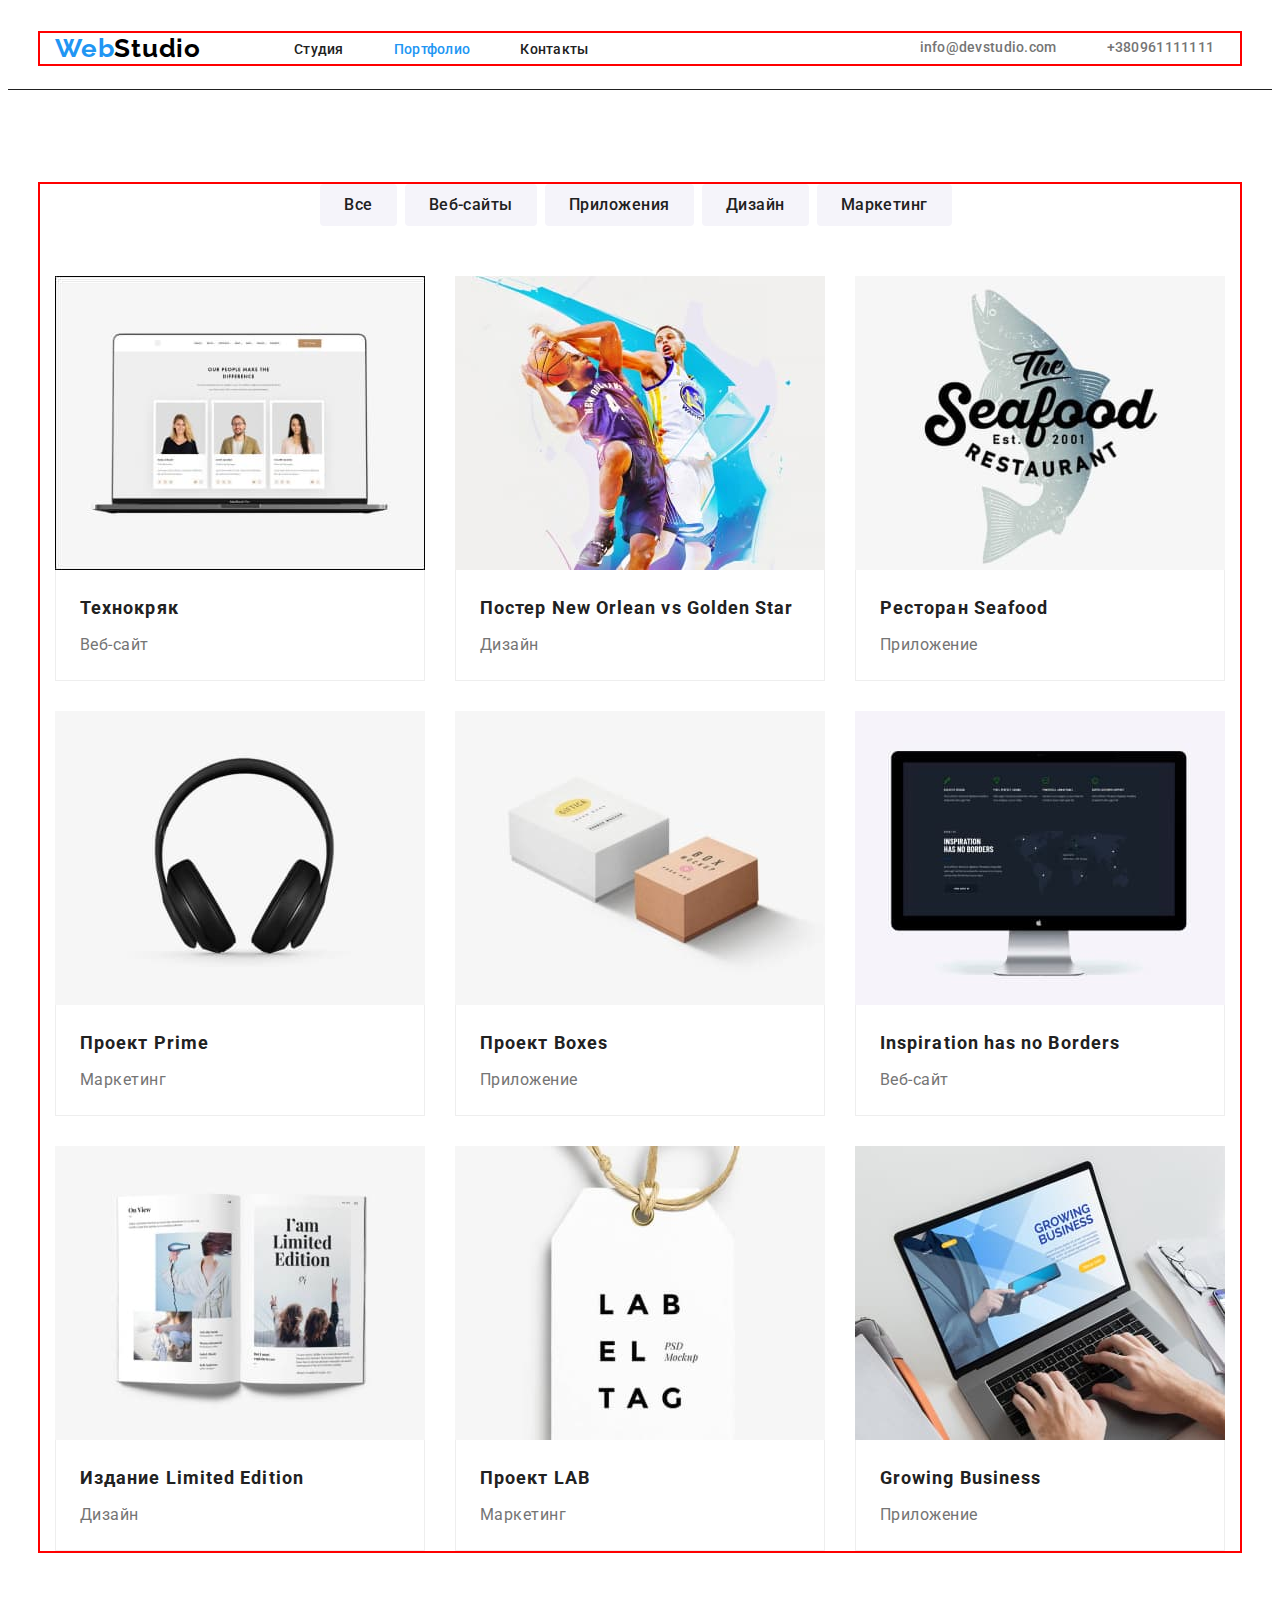
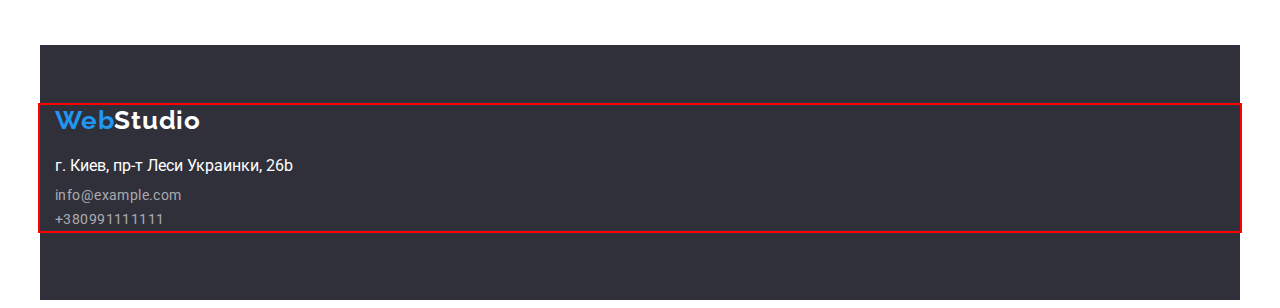
==== commit 9550a1c5: "Внес поправки по Д З№3" ====
--- a/portfolio.html
+++ b/portfolio.html
@@ -26,8 +26,10 @@
             </ul>
         </nav>
         <ul class="adress-list list">
-            <li class="adress-mail"><a class="adress-link" href="mailto:info@devstudio.com">info@devstudio.com</a></li>
-            <li class="adress-tel"><a class="adress-link" href="tel:+380961111111">+380961111111</a></li>
+            <li class="adress-mail adress-container"><a class="adress-link"
+                    href="mailto:info@devstudio.com">info@devstudio.com</a></li>
+            <li class="adress-tel adress-container"><a class="adress-link" href="tel:+380961111111">+380961111111</a>
+            </li>
         </ul>
     </div>
 
@@ -47,56 +49,65 @@
     <ul class="portfolio-list list">
             <li class="portfolio-item"> <a class="portfolio-link" href="">
             <img src="./images/tehnokrjac.jpg" alt="ноутбук с тремя фото" width="370">
+            <div class="portfolio-text-container">
         <h2 class="portfolio-title">Технокряк</h2>
-        <p class="portfolio-text">Веб-сайт</p>
+        <p class="portfolio-text">Веб-сайт</p></div>
         </a>
             </li>
             <li class="portfolio-item"> <a class="portfolio-link" href="">
             <img src="./images/poster.jpg" alt="баскетболисты" width="370">
+            <div class="portfolio-text-container">
         <h2 class="portfolio-title">Постер New Orlean vs Golden Star</h2>
-        <p class="portfolio-text">Дизайн</p>
+        <p class="portfolio-text">Дизайн</p></div>
         </a>
             </li>
              <li class="portfolio-item"> <a class="portfolio-link" href="">
             <img src="./images/restorant.jpg" alt="рыба с надписью" width="370">
+            <div class="portfolio-text-container">
         <h2 class="portfolio-title">Ресторан Seafood</h2>
-        <p class="portfolio-text">Приложение</p>
+        <p class="portfolio-text">Приложение</p></div>
         </a>
             </li>
             <li class="portfolio-item"> <a class="portfolio-link" href="">
             <img src="./images/prime.jpg" alt="наушники" width="370">
+            <div class="portfolio-text-container">
         <h2 class="portfolio-title">Проект Prime</h2>
-        <p class="portfolio-text">Маркетинг</p>
+        <p class="portfolio-text">Маркетинг</p></div>
         </a>
             </li>
             <li class="portfolio-item"> <a class="portfolio-link" href="">
             <img src="./images/boxes.jpg" alt="коробки" width="370">
+            <div class="portfolio-text-container">
         <h2 class="portfolio-title">Проект Boxes</h2>
-        <p class="portfolio-text">Приложение</p>
+        <p class="portfolio-text">Приложение</p></div>
         </a>
             </li>
             <li class="portfolio-item"> <a class="portfolio-link" href="">
             <img src="./images/inspiration.jpg" alt="ноутбук" width="370">
+            <div class="portfolio-text-container">
         <h2 class="portfolio-title">Inspiration has no Borders</h2>
-        <p class="portfolio-text">Веб-сайт</p>
+        <p class="portfolio-text">Веб-сайт</p></div>
         </a>
             </li>
             <li class="portfolio-item"> <a class="portfolio-link" href="">
             <img src="./images/limitededition.jpg" alt="книга" width="370">
+            <div class="portfolio-text-container">
         <h2 class="portfolio-title">Издание Limited Edition</h2>
-        <p class="portfolio-text">Дизайн</p>
+        <p class="portfolio-text">Дизайн</p></div>
         </a>
             </li>
             <li class="portfolio-item"> <a class="portfolio-link" href="">
             <img src="./images/lab.jpg" alt="бирка с логотипом lab" width="370">
+            <div class="portfolio-text-container">
         <h2 class="portfolio-title">Проект LAB</h2>
-        <p class="portfolio-text">Маркетинг</p>
+        <p class="portfolio-text">Маркетинг</p></div>
         </a>
             </li>
             <li class="portfolio-item"> <a class="portfolio-link" href="">
             <img src="./images/business.jpg" alt="ноутбук с руками" width="370">
+            <div class="portfolio-text-container">
         <h2 class="portfolio-title">Growing Business</h2>
-        <p class="portfolio-text">Приложение</p>
+        <p class="portfolio-text">Приложение</p></div>
         </a>
             </li>
     </ul>
@@ -108,7 +119,7 @@
 <footer class="footer">
     <div class="container footer-container">
         <a class="footer-logo" href=""><span class="footer-link-web">Web</span>Studio</a>
-        <address class="footer-adress">г. Киев, пр-т Леси Украинки, 26b</address>
+        <p class="town">г. Киев, пр-т Леси Украинки, 26b</p>
         <address class="footer-adress">
             <ul class="footer-list list">
                 <li class="footer-item"><a class="footer-link-mail" href="mailto:info@example.com">info@example.com</a>
--- a/CSS/styles.css
+++ b/CSS/styles.css
@@ -36,8 +36,9 @@
   margin: -1px;
 } /*-----------------HEADER-----------------*/
 .header {
-  padding-top: 32px;
-  border: 2px;
+  padding-top: 25px;
+  padding-bottom: 25px;
+  border-bottom: 1px solid;
 }
 .header-container {
   display: flex;
@@ -78,6 +79,7 @@
 }
 .navigation-list {
   display: flex;
+  margin-right: 331px;
 }
 .navigation-item + .navigation-item {
   margin-left: 50px;
@@ -87,8 +89,6 @@
   align-items: center;
 }
 .adress-list {
-  padding-top: 32px;
-  padding-bottom: 32px;
   margin-left: auto;
   align-items: center;
 }
@@ -116,6 +116,7 @@
 .adress-list {
   display: flex;
 }
+
 .adress-tel {
   font-weight: 500;
   font-size: 14px;
@@ -125,17 +126,18 @@
   margin-left: 50px;
   padding-right: 215px;
 }
-
-.adress-mail {
-  margin-left: 331px;
+.adress-container:last-child {
+  margin-right: 215px;
 }
 
 /*--------------------HERO--------------------*/
-
-.hero-container {
+.hero {
   padding-top: 200px;
   padding-bottom: 200px;
   background-color: #2f303a;
+  width: 1200px;
+  margin-left: auto;
+  margin-right: auto;
 }
 
 .hero-title {
@@ -149,13 +151,13 @@
   width: 696px;
   margin-left: auto;
   margin-right: auto;
-  display: flex;
-  justify-content: flex-end;
 }
 .button-studio {
   font-family: inherit;
 }
+
 .hero-btn {
+  display: block;
   font-family: Roboto;
   font-style: normal;
   font-weight: bold;
@@ -164,12 +166,7 @@
   letter-spacing: 0.06em;
   color: #ffffff;
   background: #2196f3;
-  width: 200px;
-  height: 50px;
-  margin-top: 60px;
-  display: flex;
-  justify-content: center;
-  align-items: center;
+  margin-top: 30px;
   border-radius: 4px;
   border-color: transparent;
   margin-left: auto;
@@ -193,21 +190,26 @@
 .skills-item + .skills-item {
   margin-left: 30px;
 }
-
+.skills-item {
+  width: 270px;
+}
 .skills-text {
   font-size: 14px;
   line-height: 1.71;
   letter-spacing: 0.03em;
   color: var(--adress-lnk-color);
 }
-.skills-container {
+.skills {
+  padding-bottom: 94px;
+}
+.skills-list {
+  display: flex;
+}
+/*------------GALERY-------------------*/
+.gallery {
   padding-top: 94px;
   padding-bottom: 94px;
 }
-.skills-list {
-  display: flex;
-}
-/*------------GALERY-------------------*/
 .gallery-title {
   font-size: 36px;
   line-height: 1.16;
@@ -232,17 +234,21 @@
 }
 
 /*---------------------TEAM------------------*/
-
-.team-container {
-  background-color: #f5f4fa;
+.team {
   padding-top: 94px;
   padding-bottom: 94px;
 }
+
 .team-list {
   display: flex;
   width: 1170px;
   margin-left: auto;
   margin-right: auto;
+}
+.team-container-text {
+  padding-top: 30px;
+  padding-bottom: 30px;
+  background-color: #fff;
 }
 .team-title {
   font-size: 36px;
@@ -260,7 +266,6 @@
   letter-spacing: 0.03em;
   color: var(--header-text-color);
   margin-bottom: 10px;
-  padding-top: 30px;
   margin-left: auto;
   margin-right: auto;
 }
@@ -279,17 +284,24 @@
   text-align: center;
   letter-spacing: 0.03em;
   color: var(--adress-lnk-color);
-  padding-bottom: 30px;
   margin-left: auto;
   margin-right: auto;
 }
 /*---------------FOOTER------------*/
-.footer-container {
+.footer {
   background-color: #2f303a;
   padding-top: 60px;
   padding-bottom: 60px;
+  width: 1200px;
+  margin-left: auto;
+  margin-right: auto;
+}
+.town {
+  color: #ffffff;
+  margin-bottom: 9px;
 }
 .footer-logo {
+  display: block;
   font-family: Raleway;
   font-style: normal;
   font-weight: bold;
@@ -309,6 +321,9 @@
 .footer-link:focus {
   color: var(--link-color);
 }
+.footer-item:last-child {
+  margin-bottom: 9px;
+}
 .footer-link-mail {
   font-size: 14px;
   line-height: 1.71;
@@ -316,23 +331,25 @@
   color: rgba(255, 255, 255, 0.6);
 }
 .footer-link-tel {
+  margin-bottom: 60px;
   font-size: 14px;
   line-height: 1.71;
   letter-spacing: 0.03em;
   color: rgba(255, 255, 255, 0.6);
 }
 /*-------------PORTFOLIO--------*/
-
-.portfolio-container {
+.portfolio {
   padding-top: 94px;
   padding-bottom: 94px;
 }
 
+.navigation-btn-item:nth-last-child(-n + 5) {
+  margin-right: 8px;
+}
 .navigation-btn-item {
   cursor: pointer;
   align-items: center;
 }
-
 .btn-list-container {
   display: flex;
   justify-content: center;
@@ -344,7 +361,7 @@
   display: flex;
   flex-wrap: wrap;
   margin-left: -30px;
-  margin-bottom: -30px;
+  margin-top: -30px;
 }
 
 .portfolio-title {
@@ -353,8 +370,6 @@
   letter-spacing: 0.06em;
   color: var(--first-title-color);
   margin-bottom: 4px;
-  padding-left: 24px;
-  padding-right: 24px;
 }
 
 .portfolio-text {
@@ -362,17 +377,11 @@
   line-height: 1.87;
   letter-spacing: 0.03em;
   color: #757575;
-  padding-bottom: 20px;
-  padding-left: 24px;
-  padding-right: 24px;
 }
 .portfolio-item {
   width: calc(100% / 3 - 30px);
   margin-left: 30px;
-  margin-bottom: 30px;
-  border-bottom: 1px solid #eeeeee;
-  border-left: 1px solid #eeeeee;
-  border-right: 1px solid #eeeeee;
+  margin-top: 30px;
 }
 
 .button {
@@ -389,7 +398,15 @@
   border-radius: 4px;
   border-color: transparent;
 }
-
+.portfolio-text-container {
+  padding-top: 20px;
+  padding-right: 24px;
+  padding-bottom: 20px;
+  padding-left: 24px;
+  border-bottom: 1px solid #eeeeee;
+  border-left: 1px solid #eeeeee;
+  border-right: 1px solid #eeeeee;
+}
 /*----------------FOOTER---------*/
 .footer-link-web {
   color: #2196f3;
